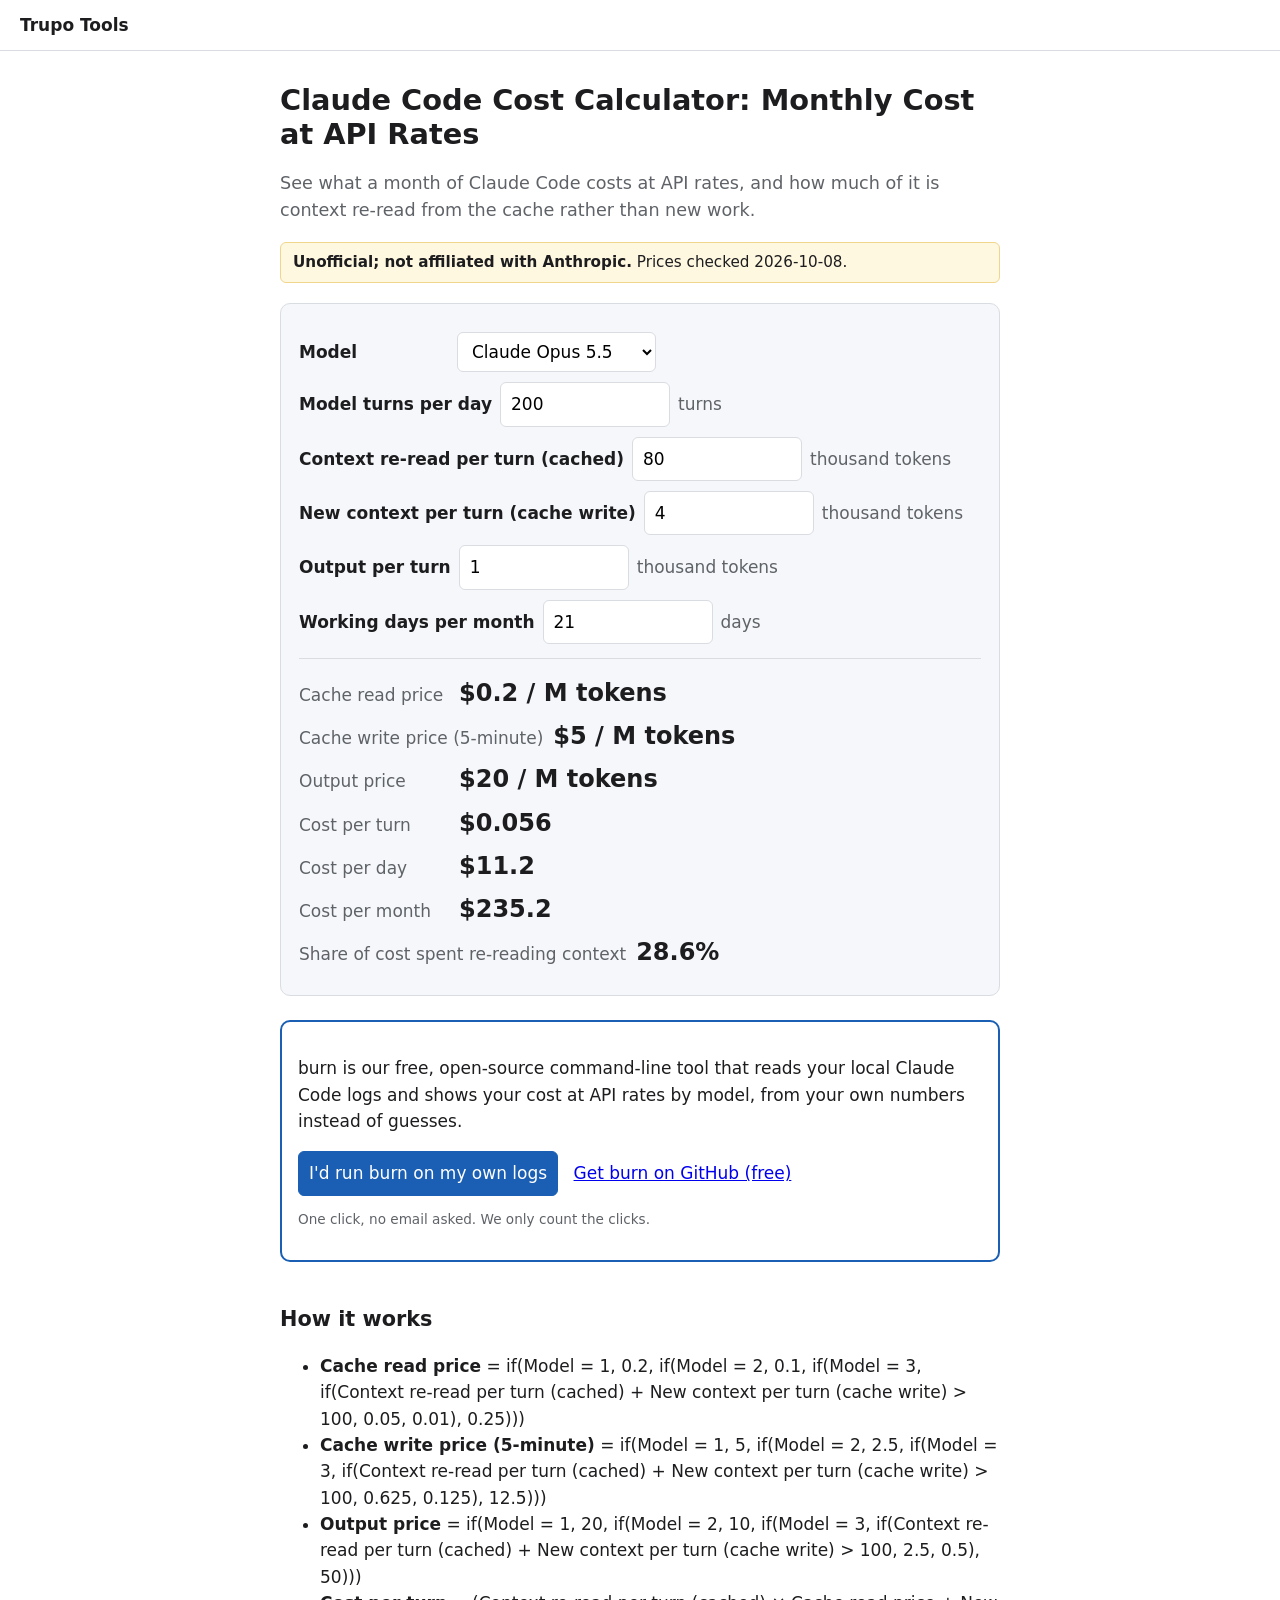
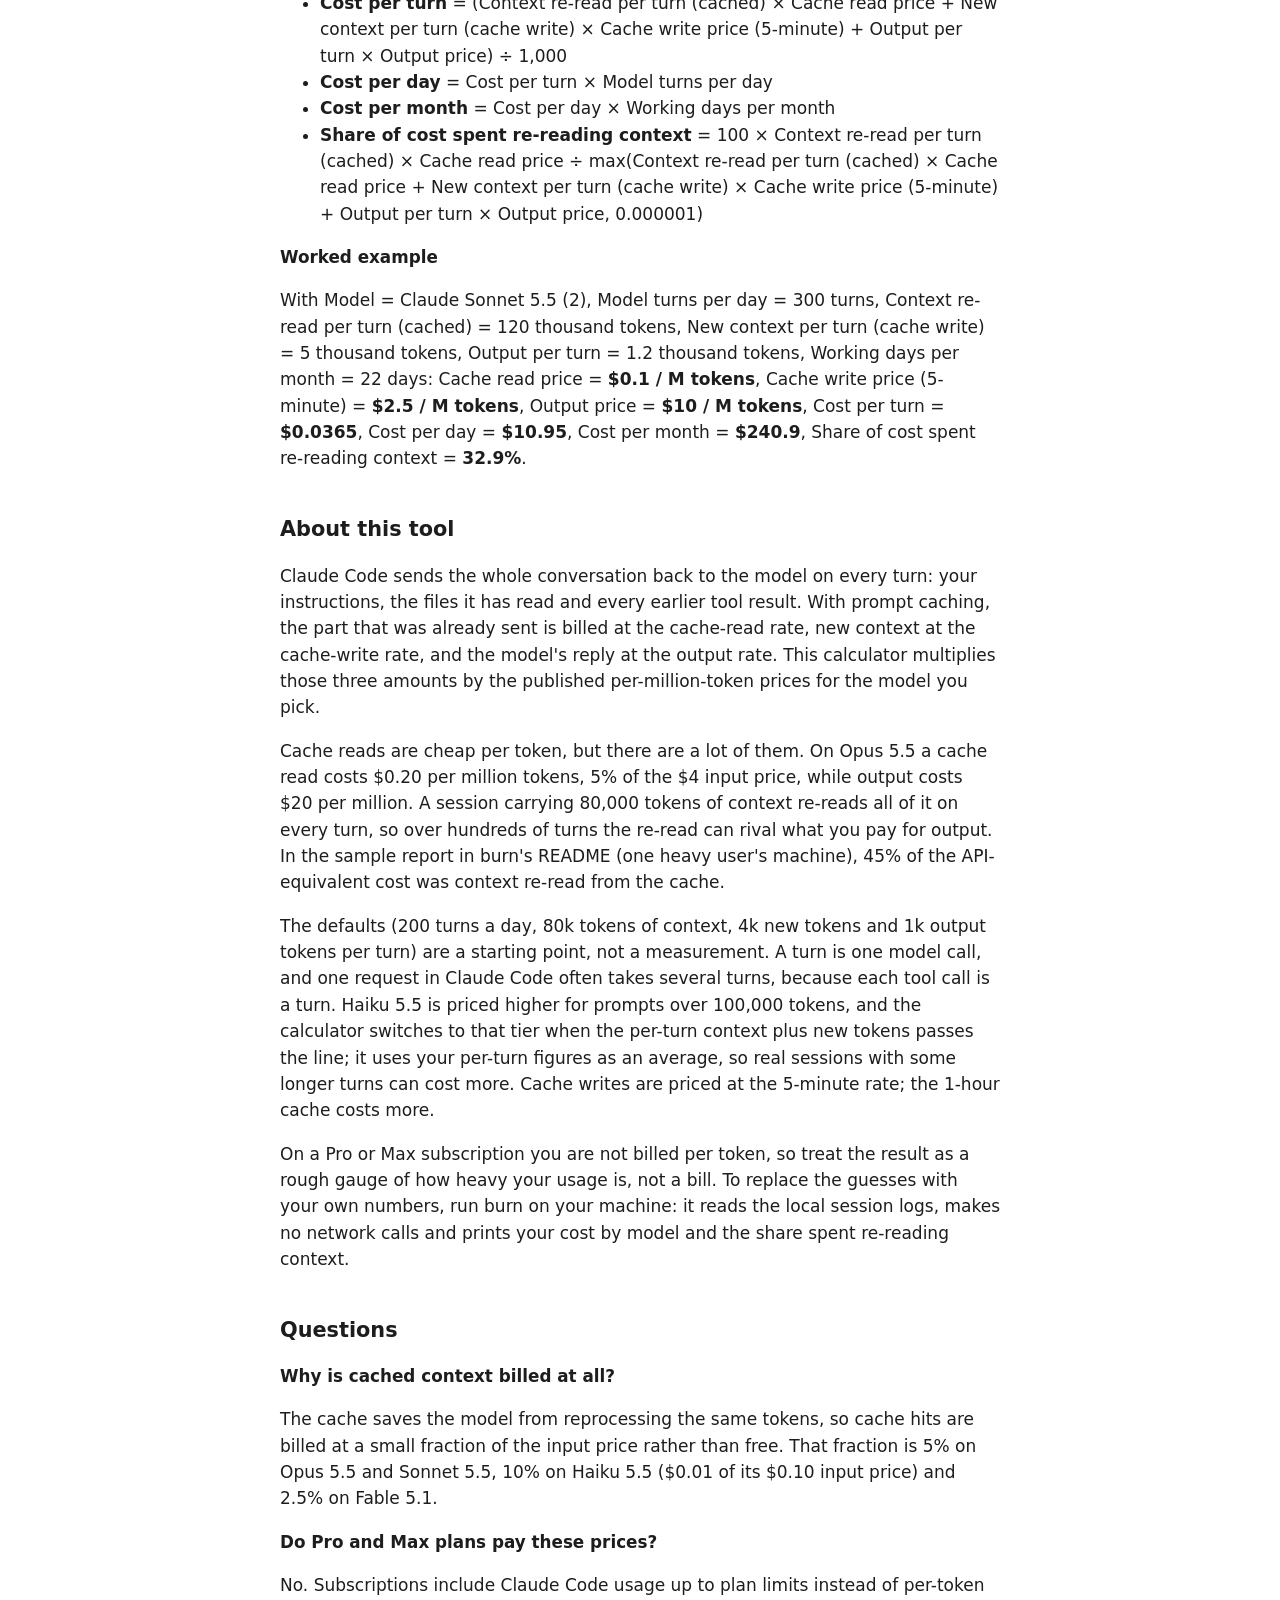
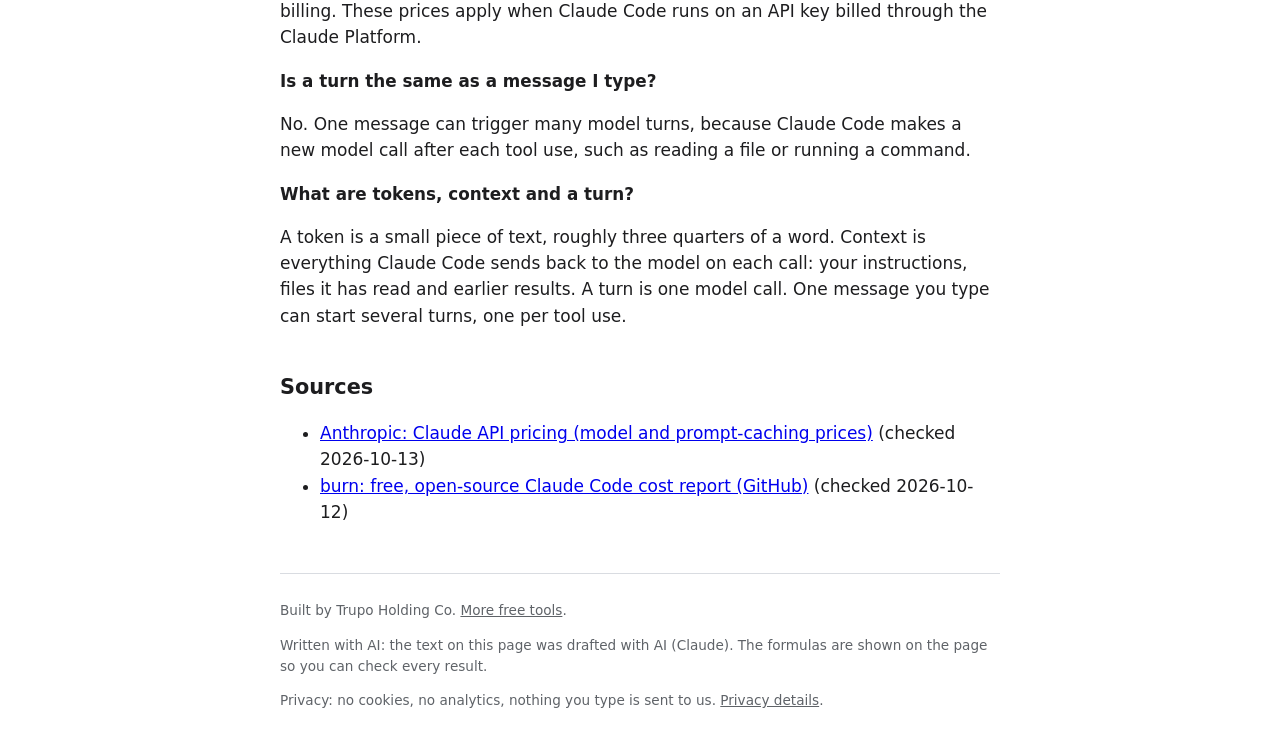
==== claude-code-cost-calculator/index.html @ 1d9d2f5d "Trupo Tools: 3 free calculators/generators (G-268 route C)" ====
<!doctype html>
<html lang="en">
<head>
<meta charset="utf-8">
<meta name="viewport" content="width=device-width, initial-scale=1">
<title>Claude Code Cost Calculator: Monthly Cost at API Rates</title>
<meta name="description" content="Estimate what Claude Code costs per turn, day and month at API rates on Opus 5.5, Sonnet 5.5, Haiku 5.5 or Fable 5.1, cache reads and writes included.">
<link rel="canonical" href="https://trupo-zz.github.io/claude-code-cost-calculator/">
<link rel="icon" href="data:,">
<link rel="stylesheet" href="../assets/style.css">
</head>
<body data-page="w42-claude-code-cost-calculator">
<header class="top"><a href="../">Trupo Tools</a></header>
<main>
<h1>Claude Code Cost Calculator: Monthly Cost at API Rates</h1>
<p class="value">See what a month of Claude Code costs at API rates, and how much of it is context re-read from the cache rather than new work.</p>
<p class="notice" id="notice"><strong>Unofficial; not affiliated with Anthropic.</strong> Prices checked 2026-10-08.</p>
<section class="tool" id="tool">
<form class="calc" id="calc" autocomplete="off">
<div class="field"><label for="in-model">Model</label><select id="in-model" name="model"><option value="1" selected>Claude Opus 5.5</option><option value="2">Claude Sonnet 5.5</option><option value="3">Claude Haiku 5.5</option><option value="4">Claude Fable 5.1</option></select></div>
<div class="field"><label for="in-turns">Model turns per day</label><input id="in-turns" name="turns" type="number" inputmode="decimal" value="200" min="1" step="10"><span class="unit">turns</span></div>
<div class="field"><label for="in-read_k">Context re-read per turn (cached)</label><input id="in-read_k" name="read_k" type="number" inputmode="decimal" value="80" min="0" step="5"><span class="unit">thousand tokens</span></div>
<div class="field"><label for="in-write_k">New context per turn (cache write)</label><input id="in-write_k" name="write_k" type="number" inputmode="decimal" value="4" min="0" step="1"><span class="unit">thousand tokens</span></div>
<div class="field"><label for="in-out_k">Output per turn</label><input id="in-out_k" name="out_k" type="number" inputmode="decimal" value="1" min="0" step="0.5"><span class="unit">thousand tokens</span></div>
<div class="field"><label for="in-days">Working days per month</label><input id="in-days" name="days" type="number" inputmode="decimal" value="21" min="1" max="31" step="1"><span class="unit">days</span></div>
<div class="results">
<div class="result"><span class="rlabel">Cache read price</span><output id="out-p_read" aria-live="polite">$0.2 / M tokens</output></div>
<div class="result"><span class="rlabel">Cache write price (5-minute)</span><output id="out-p_write" aria-live="polite">$5 / M tokens</output></div>
<div class="result"><span class="rlabel">Output price</span><output id="out-p_out" aria-live="polite">$20 / M tokens</output></div>
<div class="result"><span class="rlabel">Cost per turn</span><output id="out-turn_cost" aria-live="polite">$0.056</output></div>
<div class="result"><span class="rlabel">Cost per day</span><output id="out-day_cost" aria-live="polite">$11.2</output></div>
<div class="result"><span class="rlabel">Cost per month</span><output id="out-month_cost" aria-live="polite">$235.2</output></div>
<div class="result"><span class="rlabel">Share of cost spent re-reading context</span><output id="out-reread_share" aria-live="polite">28.6%</output></div>
</div>
</form>
</section>
<section class="cta" id="cta">
<p class="note">burn is our free, open-source command-line tool that reads your local Claude Code logs and shows your cost at API rates by model, from your own numbers instead of guesses.</p><button type="button" id="notify" data-cta>I&#39;d run burn on my own logs</button> <a class="cta-link" href="https://github.com/trupo-zz/burn" rel="noopener" data-out>Get burn on GitHub (free)</a>
<p class="small">One click, no email asked. We only count the clicks.</p>
<p class="thanks" id="cta-thanks" hidden>Thanks.</p>
</section>
<section class="how">
<h2>How it works</h2>
<ul class="formulas">
<li><strong>Cache read price</strong> = if(Model = 1, 0.2, if(Model = 2, 0.1, if(Model = 3, if(Context re-read per turn (cached) + New context per turn (cache write) &gt; 100, 0.05, 0.01), 0.25)))</li>
<li><strong>Cache write price (5-minute)</strong> = if(Model = 1, 5, if(Model = 2, 2.5, if(Model = 3, if(Context re-read per turn (cached) + New context per turn (cache write) &gt; 100, 0.625, 0.125), 12.5)))</li>
<li><strong>Output price</strong> = if(Model = 1, 20, if(Model = 2, 10, if(Model = 3, if(Context re-read per turn (cached) + New context per turn (cache write) &gt; 100, 2.5, 0.5), 50)))</li>
<li><strong>Cost per turn</strong> = (Context re-read per turn (cached) × Cache read price + New context per turn (cache write) × Cache write price (5-minute) + Output per turn × Output price) ÷ 1,000</li>
<li><strong>Cost per day</strong> = Cost per turn × Model turns per day</li>
<li><strong>Cost per month</strong> = Cost per day × Working days per month</li>
<li><strong>Share of cost spent re-reading context</strong> = 100 × Context re-read per turn (cached) × Cache read price ÷ max(Context re-read per turn (cached) × Cache read price + New context per turn (cache write) × Cache write price (5-minute) + Output per turn × Output price, 0.000001)</li>
</ul>
<h3>Worked example</h3>
<p>With Model = Claude Sonnet 5.5 (2), Model turns per day = 300 turns, Context re-read per turn (cached) = 120 thousand tokens, New context per turn (cache write) = 5 thousand tokens, Output per turn = 1.2 thousand tokens, Working days per month = 22 days: Cache read price = <strong>$0.1 / M tokens</strong>, Cache write price (5-minute) = <strong>$2.5 / M tokens</strong>, Output price = <strong>$10 / M tokens</strong>, Cost per turn = <strong>$0.0365</strong>, Cost per day = <strong>$10.95</strong>, Cost per month = <strong>$240.9</strong>, Share of cost spent re-reading context = <strong>32.9%</strong>.</p>
</section>
<section class="explainer"><h2>About this tool</h2>
<p>Claude Code sends the whole conversation back to the model on every turn: your instructions, the files it has read and every earlier tool result. With prompt caching, the part that was already sent is billed at the cache-read rate, new context at the cache-write rate, and the model&#39;s reply at the output rate. This calculator multiplies those three amounts by the published per-million-token prices for the model you pick.</p>
<p>Cache reads are cheap per token, but there are a lot of them. On Opus 5.5 a cache read costs $0.20 per million tokens, 5% of the $4 input price, while output costs $20 per million. A session carrying 80,000 tokens of context re-reads all of it on every turn, so over hundreds of turns the re-read can rival what you pay for output. In the sample report in burn&#39;s README (one heavy user&#39;s machine), 45% of the API-equivalent cost was context re-read from the cache.</p>
<p>The defaults (200 turns a day, 80k tokens of context, 4k new tokens and 1k output tokens per turn) are a starting point, not a measurement. A turn is one model call, and one request in Claude Code often takes several turns, because each tool call is a turn. Haiku 5.5 is priced higher for prompts over 100,000 tokens, and the calculator switches to that tier when the per-turn context plus new tokens passes the line; it uses your per-turn figures as an average, so real sessions with some longer turns can cost more. Cache writes are priced at the 5-minute rate; the 1-hour cache costs more.</p>
<p>On a Pro or Max subscription you are not billed per token, so treat the result as a rough gauge of how heavy your usage is, not a bill. To replace the guesses with your own numbers, run burn on your machine: it reads the local session logs, makes no network calls and prints your cost by model and the share spent re-reading context.</p>
</section>
<section class="faq"><h2>Questions</h2>
<h3>Why is cached context billed at all?</h3><p>The cache saves the model from reprocessing the same tokens, so cache hits are billed at a small fraction of the input price rather than free. That fraction is 5% on Opus 5.5 and Sonnet 5.5, 10% on Haiku 5.5 ($0.01 of its $0.10 input price) and 2.5% on Fable 5.1.</p>
<h3>Do Pro and Max plans pay these prices?</h3><p>No. Subscriptions include Claude Code usage up to plan limits instead of per-token billing. These prices apply when Claude Code runs on an API key billed through the Claude Platform.</p>
<h3>Is a turn the same as a message I type?</h3><p>No. One message can trigger many model turns, because Claude Code makes a new model call after each tool use, such as reading a file or running a command.</p>
<h3>What are tokens, context and a turn?</h3><p>A token is a small piece of text, roughly three quarters of a word. Context is everything Claude Code sends back to the model on each call: your instructions, files it has read and earlier results. A turn is one model call. One message you type can start several turns, one per tool use.</p>
</section><section class="sources"><h2>Sources</h2><ul><li><a href="https://platform.claude.com/docs/en/about-claude/pricing" rel="noopener">Anthropic: Claude API pricing (model and prompt-caching prices)</a> (checked 2026-10-13)</li><li><a href="https://github.com/trupo-zz/burn" rel="noopener" data-out>burn: free, open-source Claude Code cost report (GitHub)</a> (checked 2026-10-12)</li></ul></section>
<footer class="foot">
<p>Built by Trupo Holding Co. <a href="../">More free tools</a>.</p>
<p class="ai">Written with AI: the text on this page was drafted with AI (Claude). The formulas are shown on the page so you can check every result.</p>
<p class="privacy">Privacy: no cookies, no analytics, nothing you type is sent to us. <a href="../privacy/">Privacy details</a>.</p>
</footer>
<script type="application/json" id="tool-spec">{"id":"w42-claude-code-cost-calculator","page_type":"calculator","cta":"notify","tool":{"inputs":[{"id":"model","label":"Model","type":"select","default":1,"options":[{"label":"Claude Opus 5.5","value":1},{"label":"Claude Sonnet 5.5","value":2},{"label":"Claude Haiku 5.5","value":3},{"label":"Claude Fable 5.1","value":4}]},{"id":"turns","label":"Model turns per day","type":"number","default":200,"min":1,"step":10,"unit":"turns"},{"id":"read_k","label":"Context re-read per turn (cached)","type":"number","default":80,"min":0,"step":5,"unit":"thousand tokens"},{"id":"write_k","label":"New context per turn (cache write)","type":"number","default":4,"min":0,"step":1,"unit":"thousand tokens"},{"id":"out_k","label":"Output per turn","type":"number","default":1,"min":0,"step":0.5,"unit":"thousand tokens"},{"id":"days","label":"Working days per month","type":"number","default":21,"min":1,"max":31,"step":1,"unit":"days"}],"outputs":[{"id":"p_read","label":"Cache read price","formula":"if(model == 1, 0.2, if(model == 2, 0.1, if(model == 3, if(read_k + write_k \u003e 100, 0.05, 0.01), 0.25)))","precision":2,"prefix":"$","suffix":" / M tokens"},{"id":"p_write","label":"Cache write price (5-minute)","formula":"if(model == 1, 5, if(model == 2, 2.5, if(model == 3, if(read_k + write_k \u003e 100, 0.625, 0.125), 12.5)))","precision":3,"prefix":"$","suffix":" / M tokens"},{"id":"p_out","label":"Output price","formula":"if(model == 1, 20, if(model == 2, 10, if(model == 3, if(read_k + write_k \u003e 100, 2.5, 0.5), 50)))","precision":2,"prefix":"$","suffix":" / M tokens"},{"id":"turn_cost","label":"Cost per turn","formula":"(read_k * p_read + write_k * p_write + out_k * p_out) / 1000","precision":4,"prefix":"$"},{"id":"day_cost","label":"Cost per day","formula":"turn_cost * turns","precision":2,"prefix":"$"},{"id":"month_cost","label":"Cost per month","formula":"day_cost * days","precision":2,"prefix":"$"},{"id":"reread_share","label":"Share of cost spent re-reading context","formula":"100 * read_k * p_read / max(read_k * p_read + write_k * p_write + out_k * p_out, 0.000001)","precision":1,"suffix":"%"}],"example":{"model":2,"turns":300,"read_k":120,"write_k":5,"out_k":1.2,"days":22}}}</script>
</main>
<script src="../assets/formula.js"></script>
<script src="../assets/tool.js"></script>
<script src="../assets/count.js"></script>
</body>
</html>
---- assets/style.css ----
[hidden] { display: none !important; }
:root { --fg: #1d1d1f; --muted: #5f6368; --line: #d9dce1; --accent: #1a5fb4; --bg: #fff; --soft: #f5f7fa; }
* { box-sizing: border-box; }
body { margin: 0; font: 17px/1.55 system-ui, -apple-system, "Segoe UI", Roboto, sans-serif; color: var(--fg); background: var(--bg); }
header.top { padding: 12px 20px; border-bottom: 1px solid var(--line); }
header.top a { color: var(--fg); text-decoration: none; font-weight: 600; }
main { max-width: 760px; margin: 0 auto; padding: 20px; }
h1 { font-size: 1.8rem; line-height: 1.2; margin: 0.4em 0; }
h2 { font-size: 1.3rem; margin-top: 2em; }
h3 { font-size: 1.05rem; }
.value { color: var(--muted); font-size: 1.1rem; }
.notice { font-size: 0.95rem; background: #fff8e1; border: 1px solid #f0d58c; border-radius: 6px; padding: 8px 12px; }
.cta-link { margin-left: 10px; }
.tool { background: var(--soft); border: 1px solid var(--line); border-radius: 10px; padding: 18px; margin: 20px 0; }
.field { display: flex; flex-wrap: wrap; align-items: center; gap: 8px; margin: 10px 0; }
.field label { min-width: 150px; font-weight: 600; }
input, select, button, .button { font: inherit; padding: 8px 10px; border: 1px solid var(--line); border-radius: 6px; background: #fff; }
input[type=number] { width: 10em; }
button, .button { cursor: pointer; background: var(--accent); color: #fff; border-color: var(--accent); text-decoration: none; display: inline-block; }
button.swap { background: #fff; color: var(--fg); border-color: var(--line); }
button:disabled { opacity: 0.6; cursor: default; }
.results { margin-top: 14px; border-top: 1px solid var(--line); padding-top: 10px; }
.result { display: flex; gap: 10px; align-items: baseline; margin: 6px 0; }
.rlabel { min-width: 150px; color: var(--muted); }
output { font-size: 1.5rem; font-weight: 700; }
.unit { color: var(--muted); }
.cta { border: 2px solid var(--accent); border-radius: 10px; padding: 16px; margin: 24px 0; }
.waitlist { display: flex; flex-wrap: wrap; gap: 8px; align-items: center; }
.small { font-size: 0.85rem; color: var(--muted); }
.thanks { font-weight: 600; color: #1e7a34; }
.parked { background: #fff4ce; border: 1px solid #e0c35c; padding: 10px 14px; border-radius: 8px; }
table { border-collapse: collapse; width: 100%; margin: 8px 0 16px; }
th, td { text-align: left; padding: 6px 8px; border-bottom: 1px solid var(--line); }
ul.tools li { margin: 10px 0; }
ul.tools span { color: var(--muted); }
footer.foot { margin-top: 48px; padding-top: 12px; border-top: 1px solid var(--line); font-size: 0.85rem; color: var(--muted); }
footer.foot a { color: var(--muted); }
.flag { color: #a3240b; font-weight: 600; }
.ok { color: #1e7a34; font-weight: 600; }
.big { font-size: 1.8rem; letter-spacing: 0.08em; font-family: Georgia, serif; }
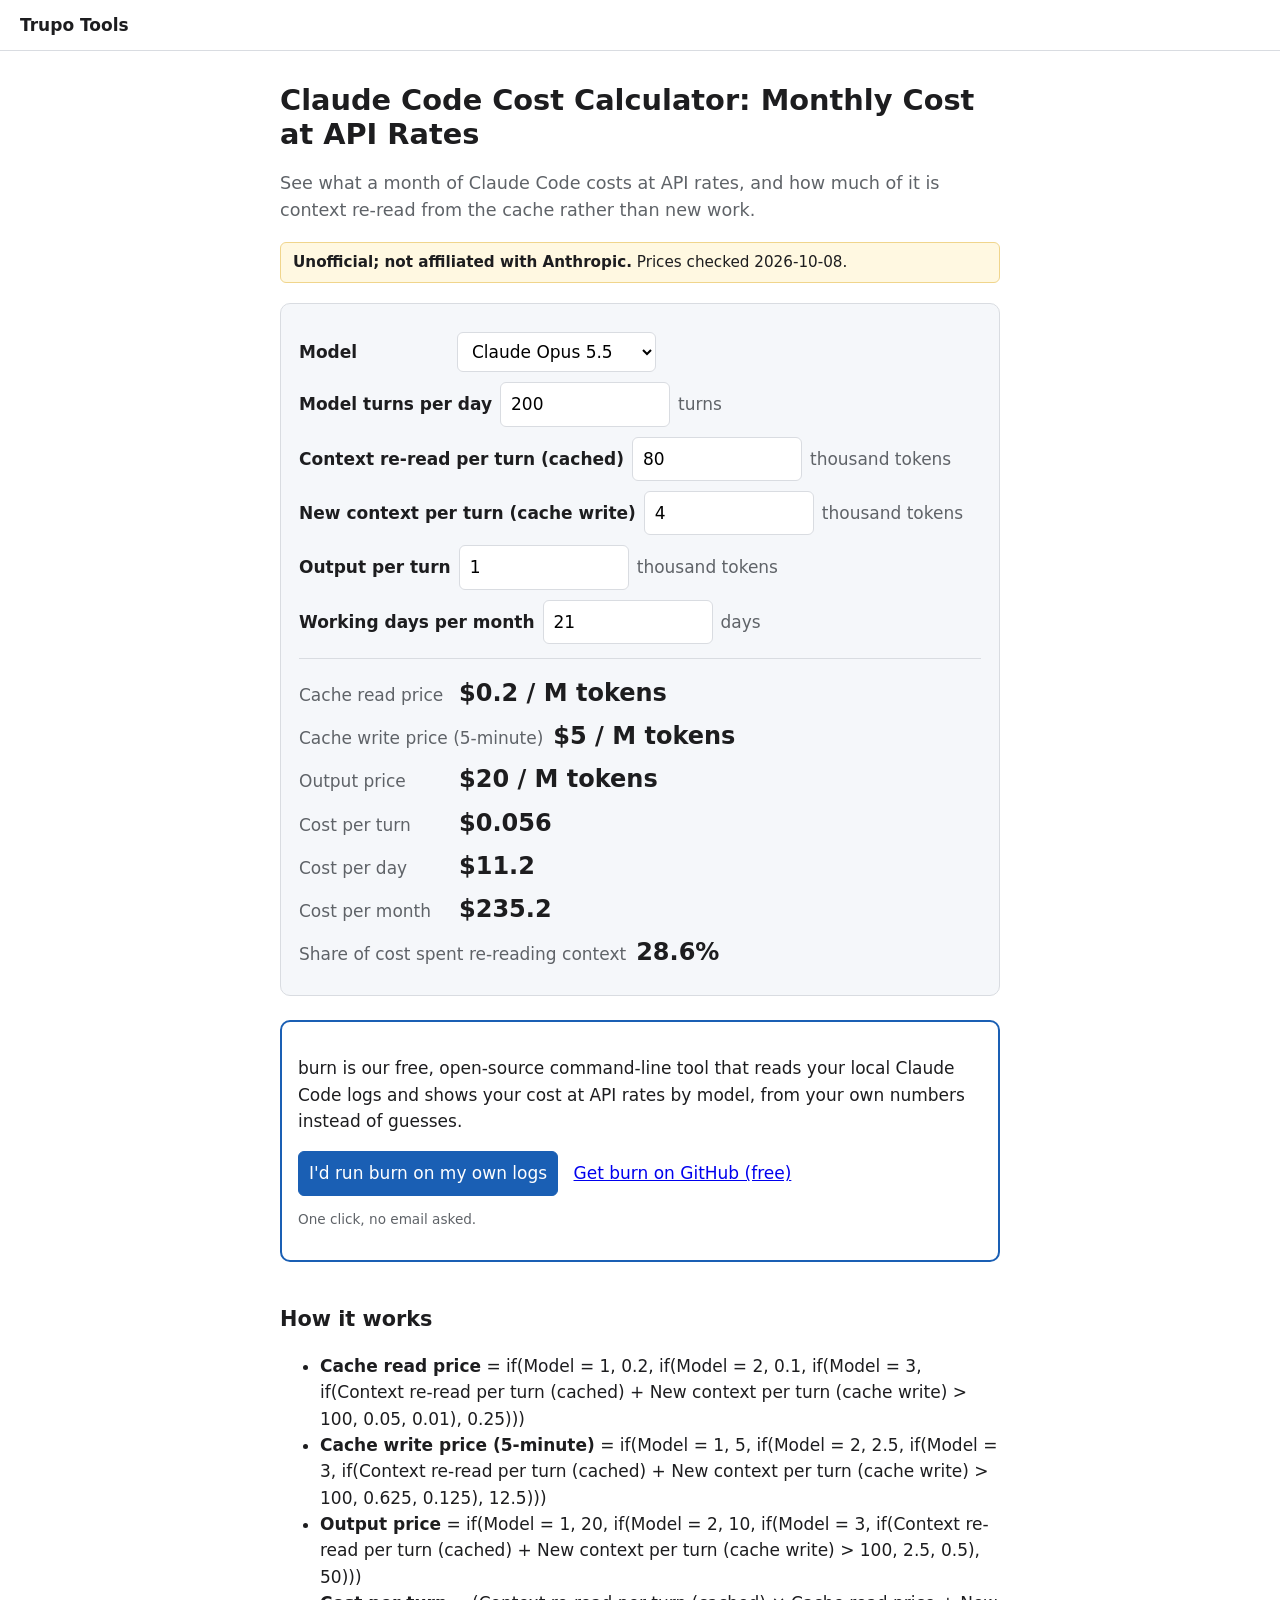
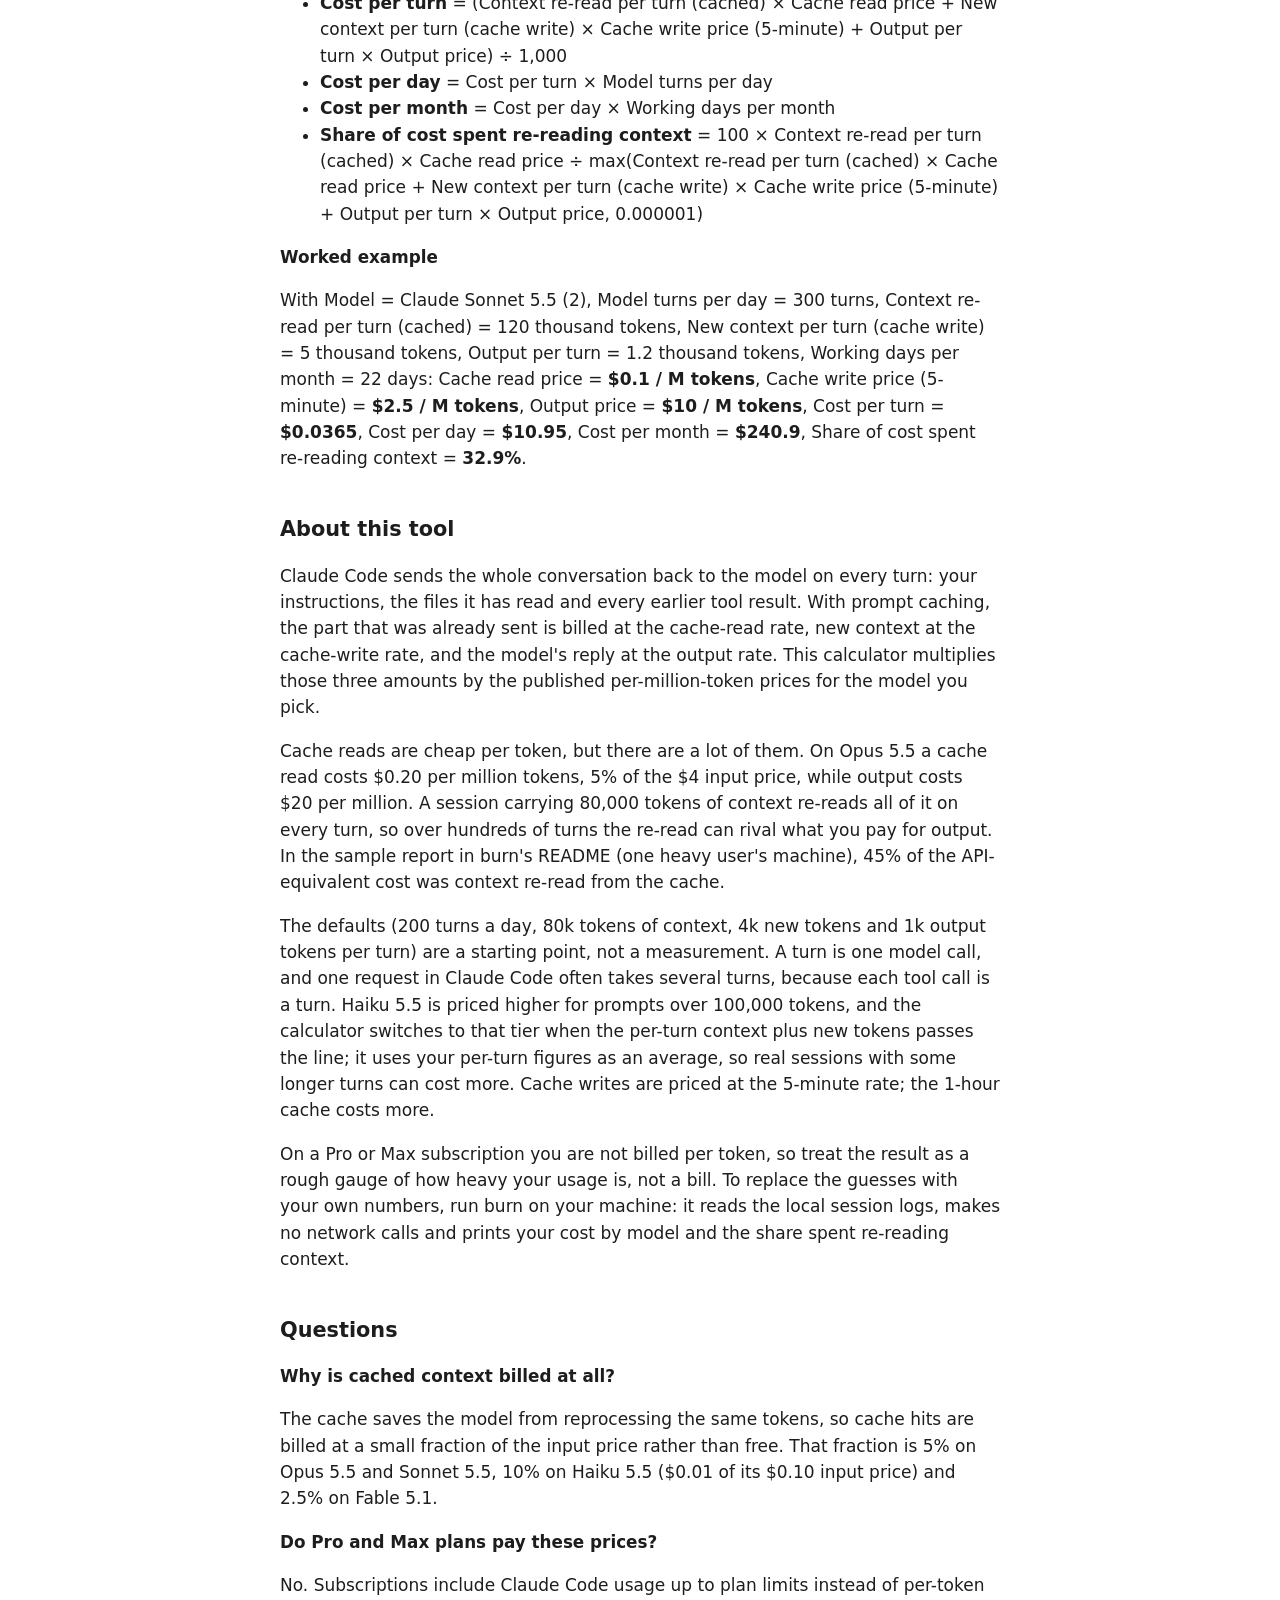
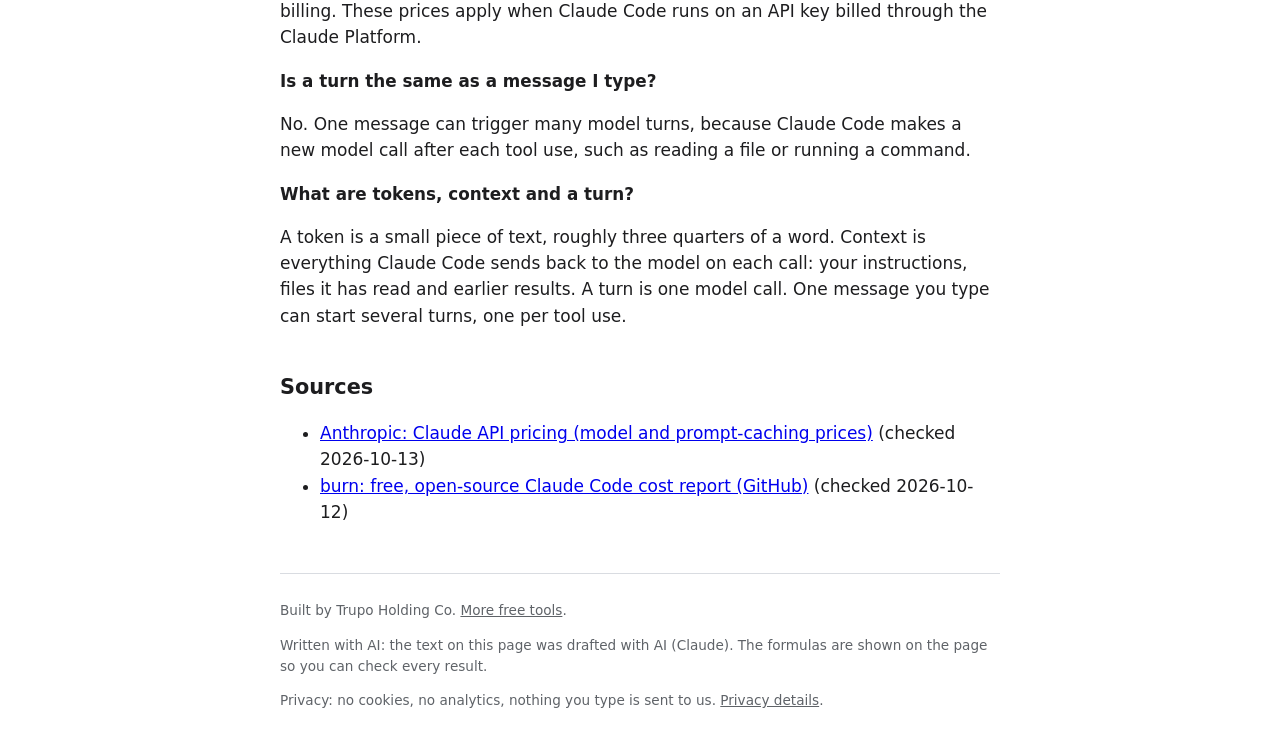
==== commit a05fed09: "Copy fix: drop 'we only count the clicks' and the counting meta description (no counter on this site" ====
--- a/claude-code-cost-calculator/index.html
+++ b/claude-code-cost-calculator/index.html
@@ -36,7 +36,7 @@
 </section>
 <section class="cta" id="cta">
 <p class="note">burn is our free, open-source command-line tool that reads your local Claude Code logs and shows your cost at API rates by model, from your own numbers instead of guesses.</p><button type="button" id="notify" data-cta>I&#39;d run burn on my own logs</button> <a class="cta-link" href="https://github.com/trupo-zz/burn" rel="noopener" data-out>Get burn on GitHub (free)</a>
-<p class="small">One click, no email asked. We only count the clicks.</p>
+<p class="small">One click, no email asked.</p>
 <p class="thanks" id="cta-thanks" hidden>Thanks.</p>
 </section>
 <section class="how">
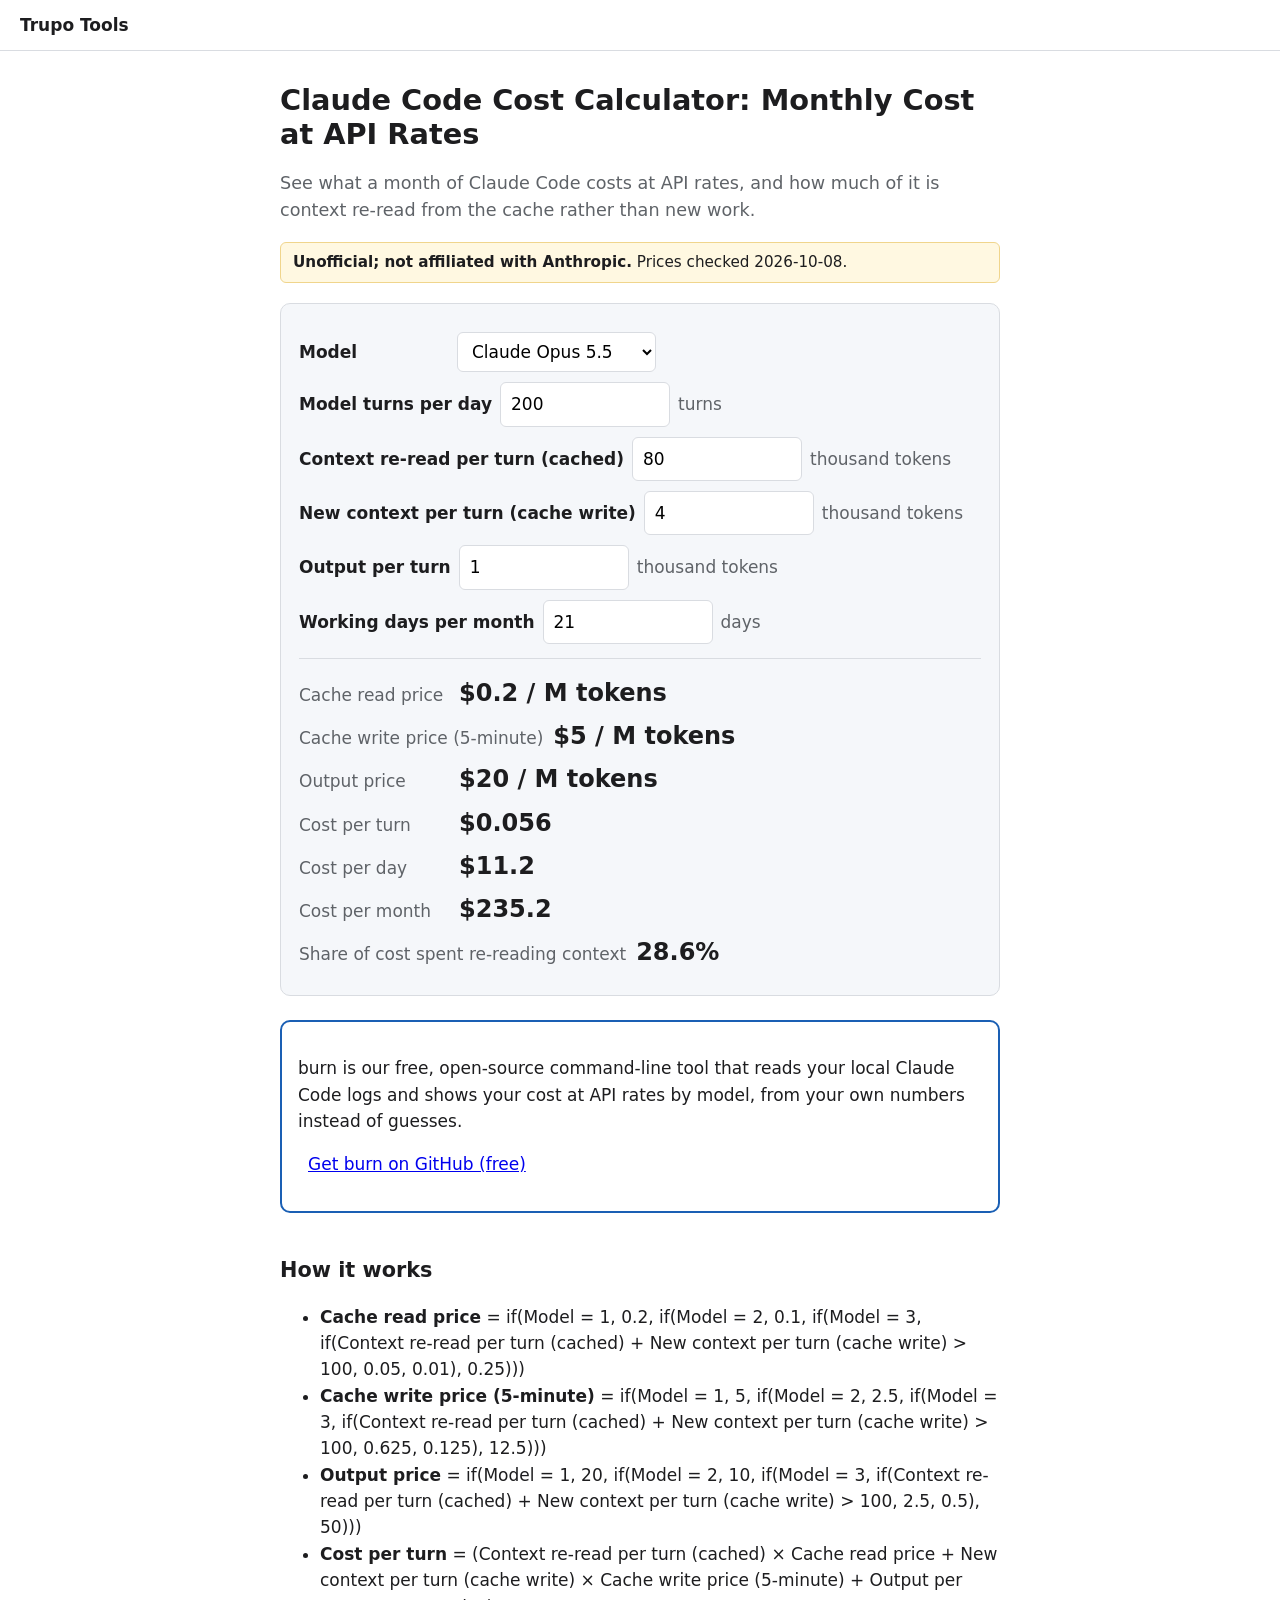
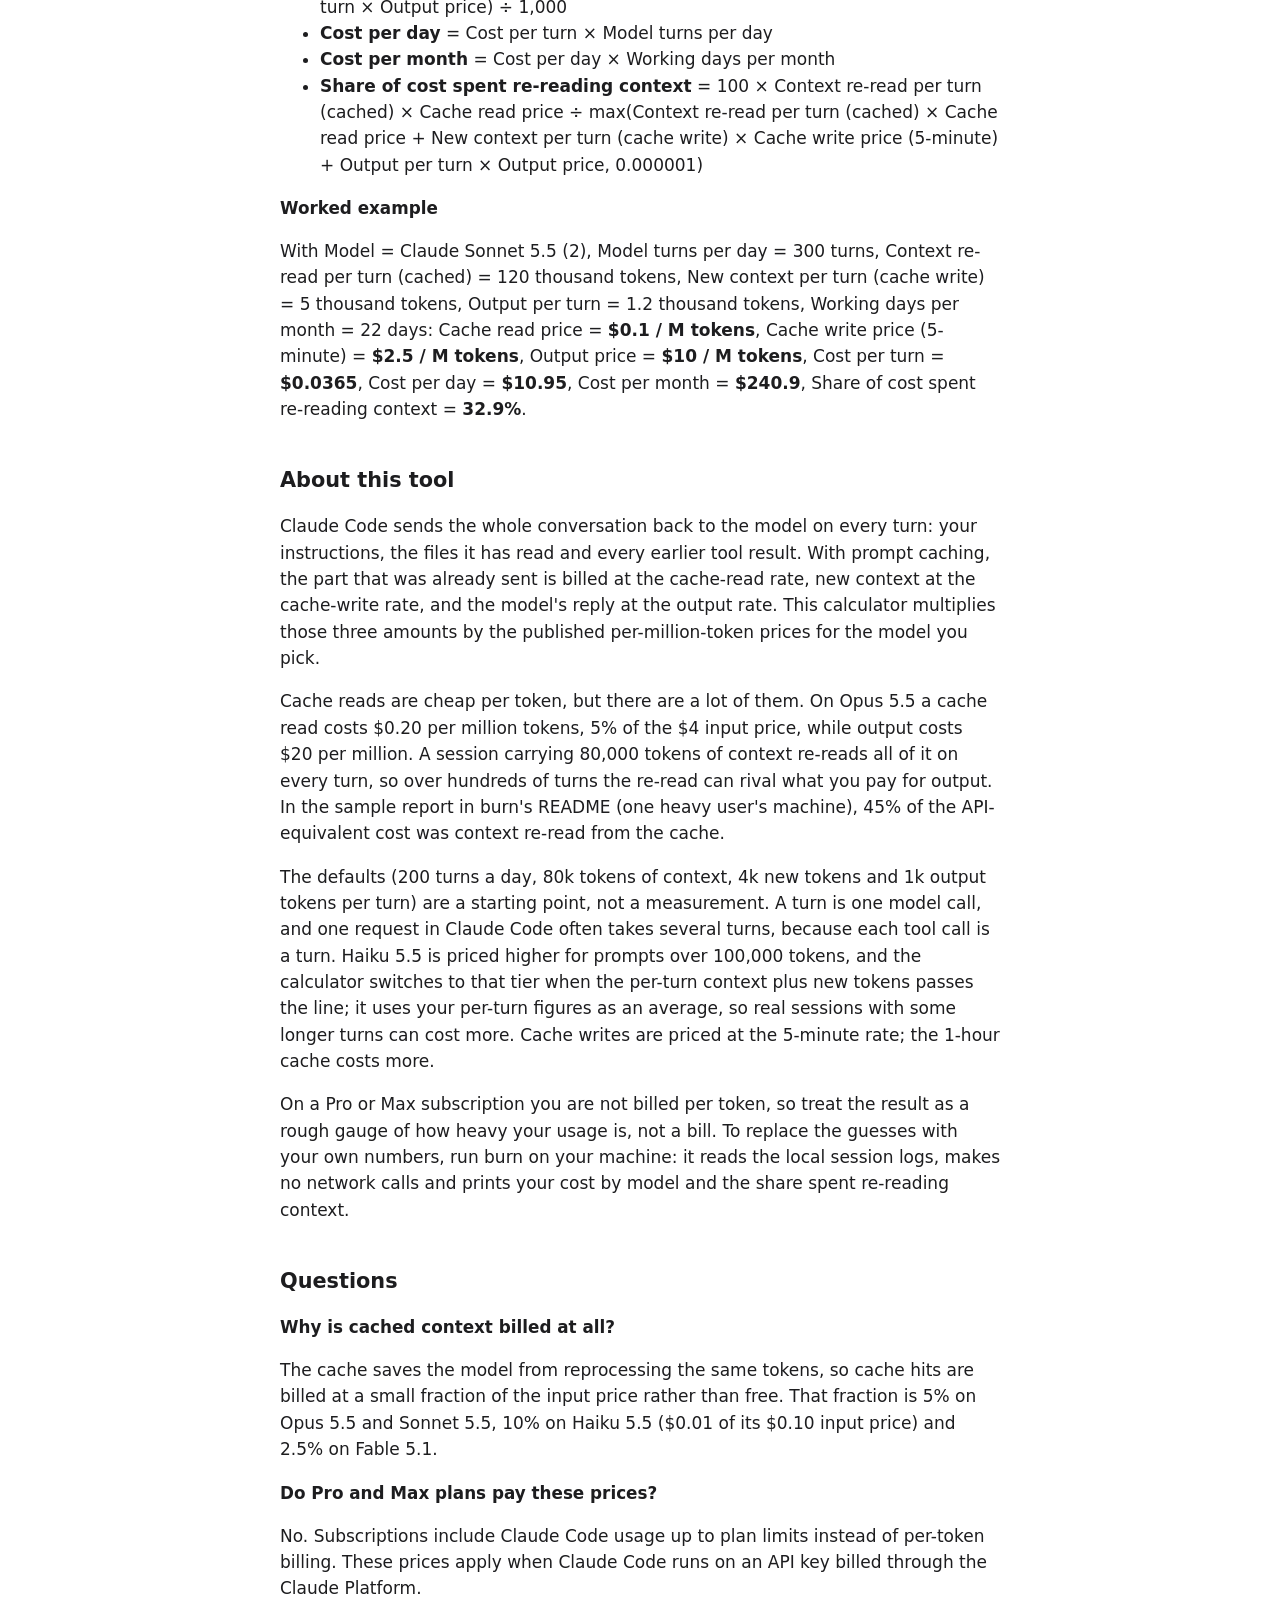
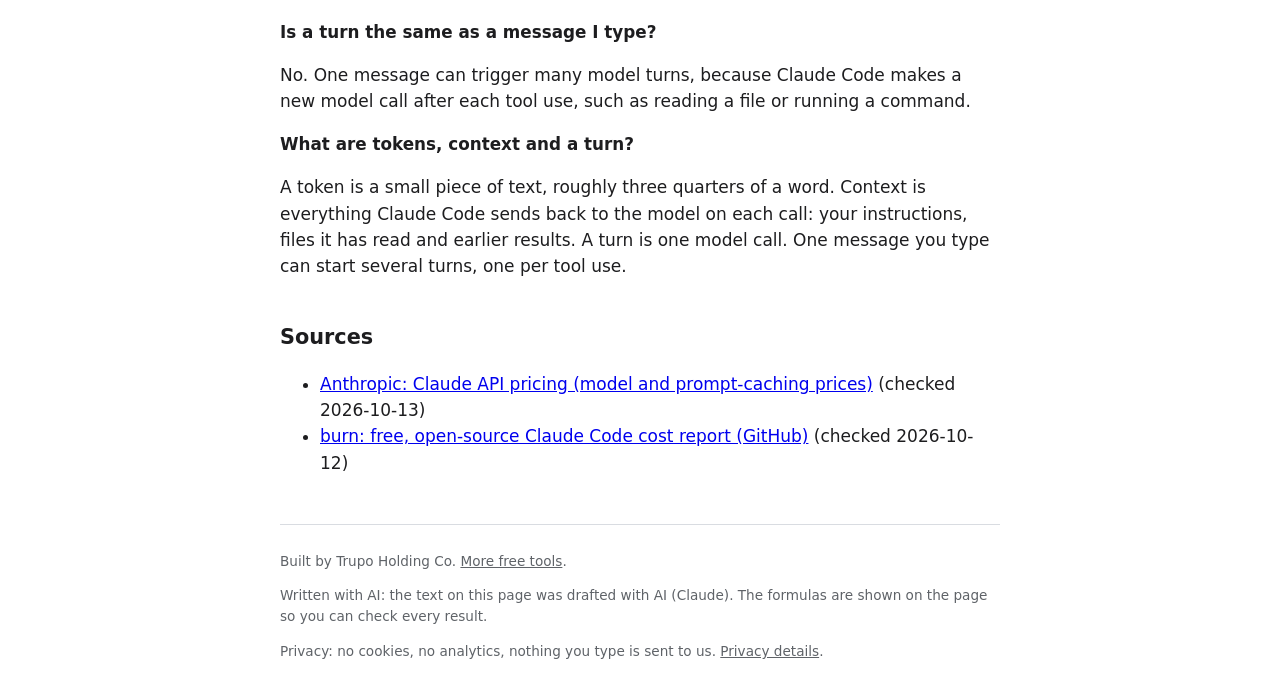
==== commit cc24eacd: "Remove no-op vote buttons: nothing is recorded on this site, so the pumpkin 'notify' CTA is gone and" ====
--- a/claude-code-cost-calculator/index.html
+++ b/claude-code-cost-calculator/index.html
@@ -35,9 +35,8 @@
 </form>
 </section>
 <section class="cta" id="cta">
-<p class="note">burn is our free, open-source command-line tool that reads your local Claude Code logs and shows your cost at API rates by model, from your own numbers instead of guesses.</p><button type="button" id="notify" data-cta>I&#39;d run burn on my own logs</button> <a class="cta-link" href="https://github.com/trupo-zz/burn" rel="noopener" data-out>Get burn on GitHub (free)</a>
-<p class="small">One click, no email asked.</p>
-<p class="thanks" id="cta-thanks" hidden>Thanks.</p>
+<p class="note">burn is our free, open-source command-line tool that reads your local Claude Code logs and shows your cost at API rates by model, from your own numbers instead of guesses.</p>
+<p><a class="cta-link" href="https://github.com/trupo-zz/burn" rel="noopener" data-out>Get burn on GitHub (free)</a></p>
 </section>
 <section class="how">
 <h2>How it works</h2>
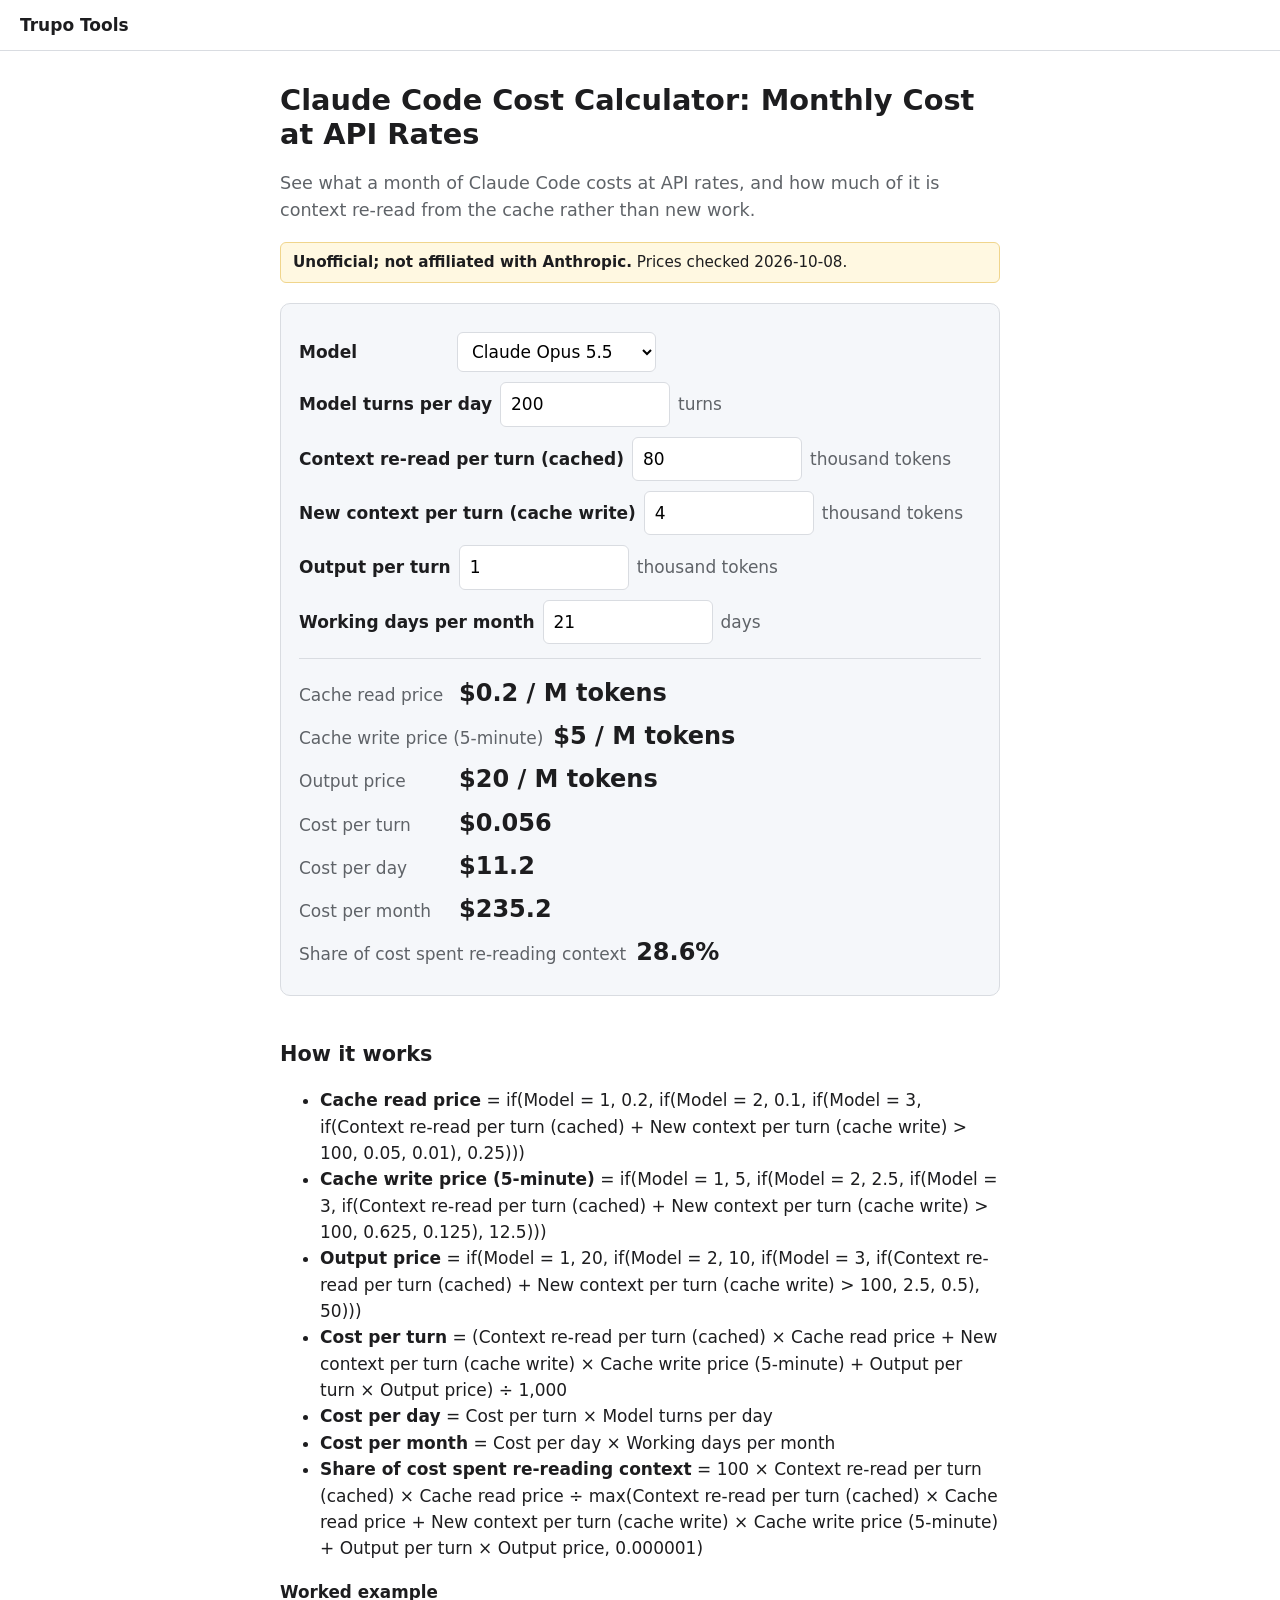
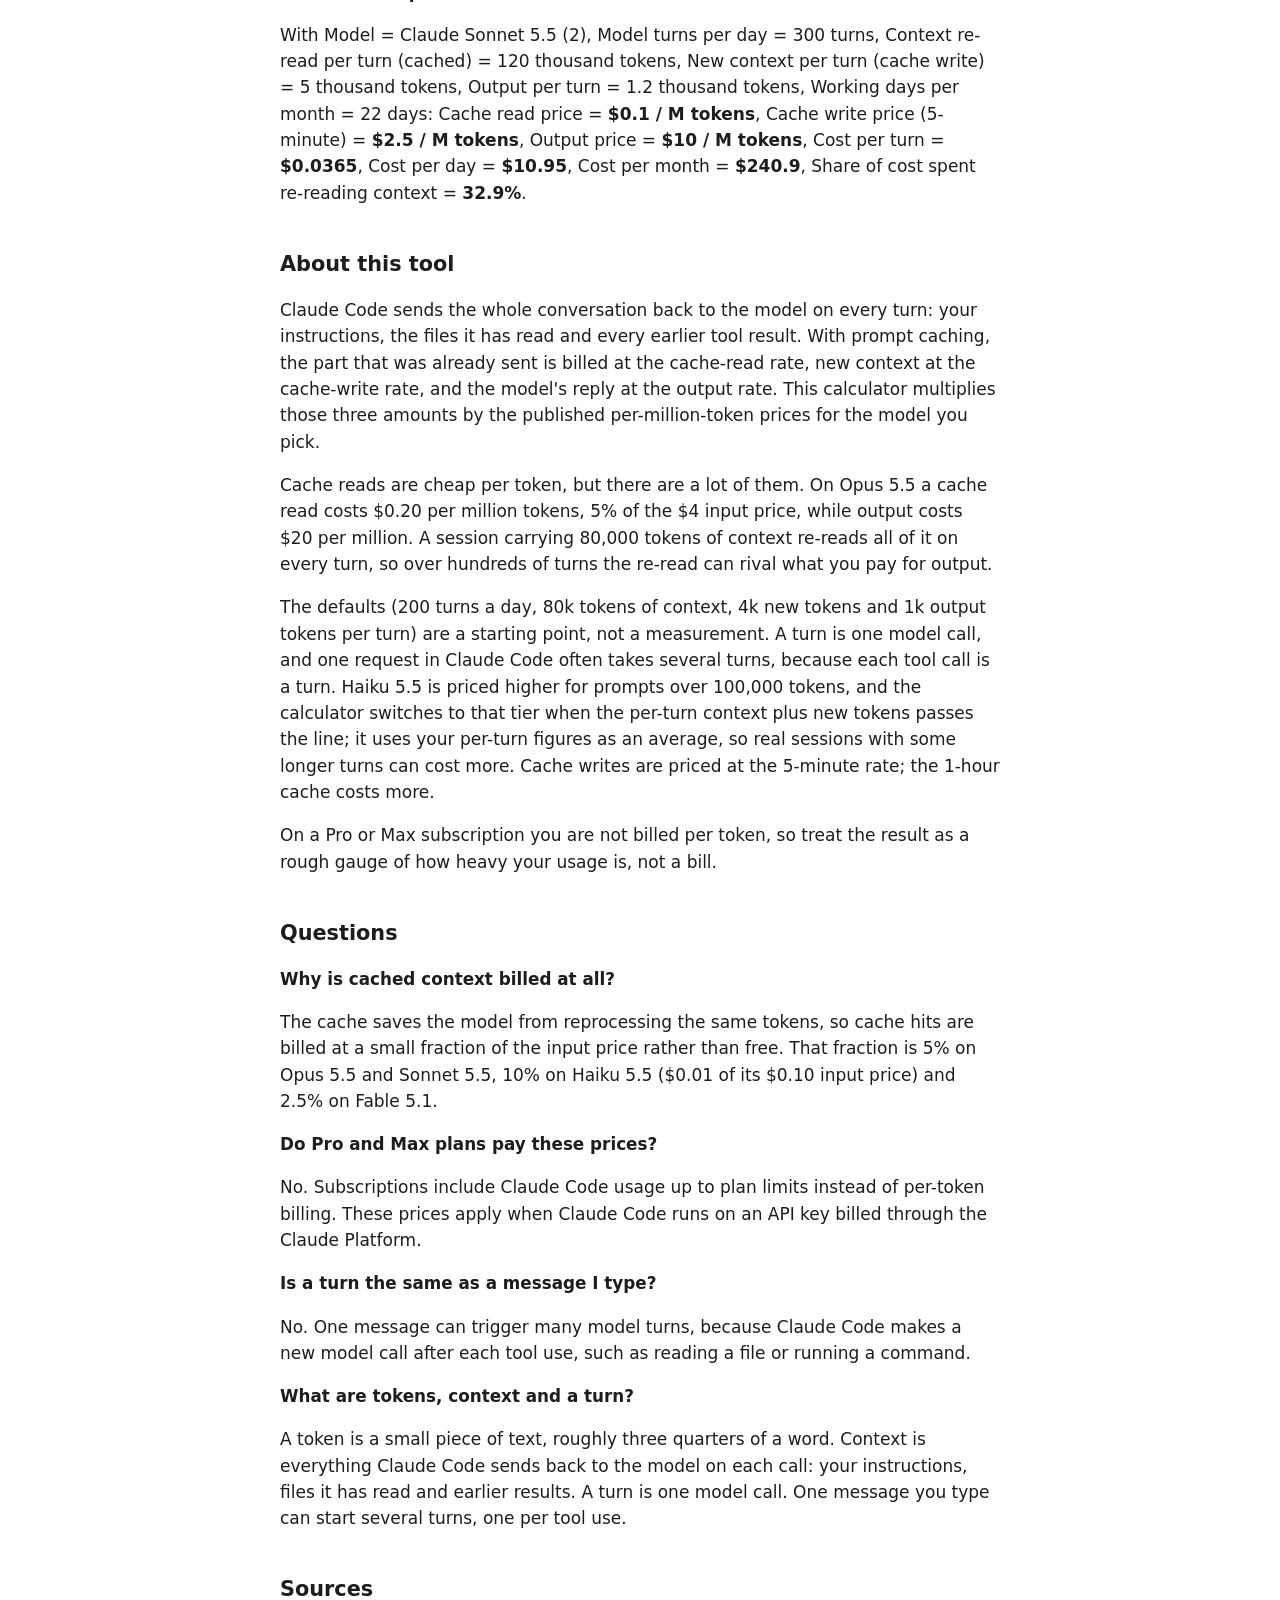
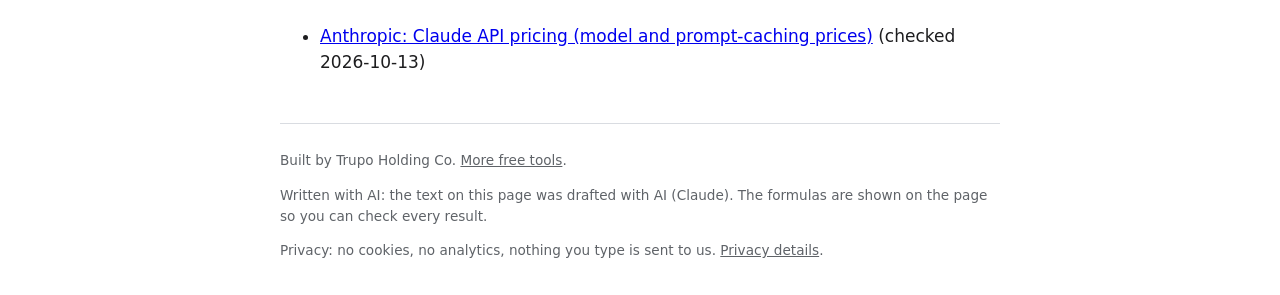
==== commit b7acebe5: "Remove the burn CTA, source link and burn mentions: the repo is private (404 from outside). Copy onl" ====
--- a/claude-code-cost-calculator/index.html
+++ b/claude-code-cost-calculator/index.html
@@ -34,10 +34,6 @@
 </div>
 </form>
 </section>
-<section class="cta" id="cta">
-<p class="note">burn is our free, open-source command-line tool that reads your local Claude Code logs and shows your cost at API rates by model, from your own numbers instead of guesses.</p>
-<p><a class="cta-link" href="https://github.com/trupo-zz/burn" rel="noopener" data-out>Get burn on GitHub (free)</a></p>
-</section>
 <section class="how">
 <h2>How it works</h2>
 <ul class="formulas">
@@ -54,16 +50,16 @@
 </section>
 <section class="explainer"><h2>About this tool</h2>
 <p>Claude Code sends the whole conversation back to the model on every turn: your instructions, the files it has read and every earlier tool result. With prompt caching, the part that was already sent is billed at the cache-read rate, new context at the cache-write rate, and the model&#39;s reply at the output rate. This calculator multiplies those three amounts by the published per-million-token prices for the model you pick.</p>
-<p>Cache reads are cheap per token, but there are a lot of them. On Opus 5.5 a cache read costs $0.20 per million tokens, 5% of the $4 input price, while output costs $20 per million. A session carrying 80,000 tokens of context re-reads all of it on every turn, so over hundreds of turns the re-read can rival what you pay for output. In the sample report in burn&#39;s README (one heavy user&#39;s machine), 45% of the API-equivalent cost was context re-read from the cache.</p>
+<p>Cache reads are cheap per token, but there are a lot of them. On Opus 5.5 a cache read costs $0.20 per million tokens, 5% of the $4 input price, while output costs $20 per million. A session carrying 80,000 tokens of context re-reads all of it on every turn, so over hundreds of turns the re-read can rival what you pay for output.</p>
 <p>The defaults (200 turns a day, 80k tokens of context, 4k new tokens and 1k output tokens per turn) are a starting point, not a measurement. A turn is one model call, and one request in Claude Code often takes several turns, because each tool call is a turn. Haiku 5.5 is priced higher for prompts over 100,000 tokens, and the calculator switches to that tier when the per-turn context plus new tokens passes the line; it uses your per-turn figures as an average, so real sessions with some longer turns can cost more. Cache writes are priced at the 5-minute rate; the 1-hour cache costs more.</p>
-<p>On a Pro or Max subscription you are not billed per token, so treat the result as a rough gauge of how heavy your usage is, not a bill. To replace the guesses with your own numbers, run burn on your machine: it reads the local session logs, makes no network calls and prints your cost by model and the share spent re-reading context.</p>
+<p>On a Pro or Max subscription you are not billed per token, so treat the result as a rough gauge of how heavy your usage is, not a bill.</p>
 </section>
 <section class="faq"><h2>Questions</h2>
 <h3>Why is cached context billed at all?</h3><p>The cache saves the model from reprocessing the same tokens, so cache hits are billed at a small fraction of the input price rather than free. That fraction is 5% on Opus 5.5 and Sonnet 5.5, 10% on Haiku 5.5 ($0.01 of its $0.10 input price) and 2.5% on Fable 5.1.</p>
 <h3>Do Pro and Max plans pay these prices?</h3><p>No. Subscriptions include Claude Code usage up to plan limits instead of per-token billing. These prices apply when Claude Code runs on an API key billed through the Claude Platform.</p>
 <h3>Is a turn the same as a message I type?</h3><p>No. One message can trigger many model turns, because Claude Code makes a new model call after each tool use, such as reading a file or running a command.</p>
 <h3>What are tokens, context and a turn?</h3><p>A token is a small piece of text, roughly three quarters of a word. Context is everything Claude Code sends back to the model on each call: your instructions, files it has read and earlier results. A turn is one model call. One message you type can start several turns, one per tool use.</p>
-</section><section class="sources"><h2>Sources</h2><ul><li><a href="https://platform.claude.com/docs/en/about-claude/pricing" rel="noopener">Anthropic: Claude API pricing (model and prompt-caching prices)</a> (checked 2026-10-13)</li><li><a href="https://github.com/trupo-zz/burn" rel="noopener" data-out>burn: free, open-source Claude Code cost report (GitHub)</a> (checked 2026-10-12)</li></ul></section>
+</section><section class="sources"><h2>Sources</h2><ul><li><a href="https://platform.claude.com/docs/en/about-claude/pricing" rel="noopener">Anthropic: Claude API pricing (model and prompt-caching prices)</a> (checked 2026-10-13)</li></ul></section>
 <footer class="foot">
 <p>Built by Trupo Holding Co. <a href="../">More free tools</a>.</p>
 <p class="ai">Written with AI: the text on this page was drafted with AI (Claude). The formulas are shown on the page so you can check every result.</p>
